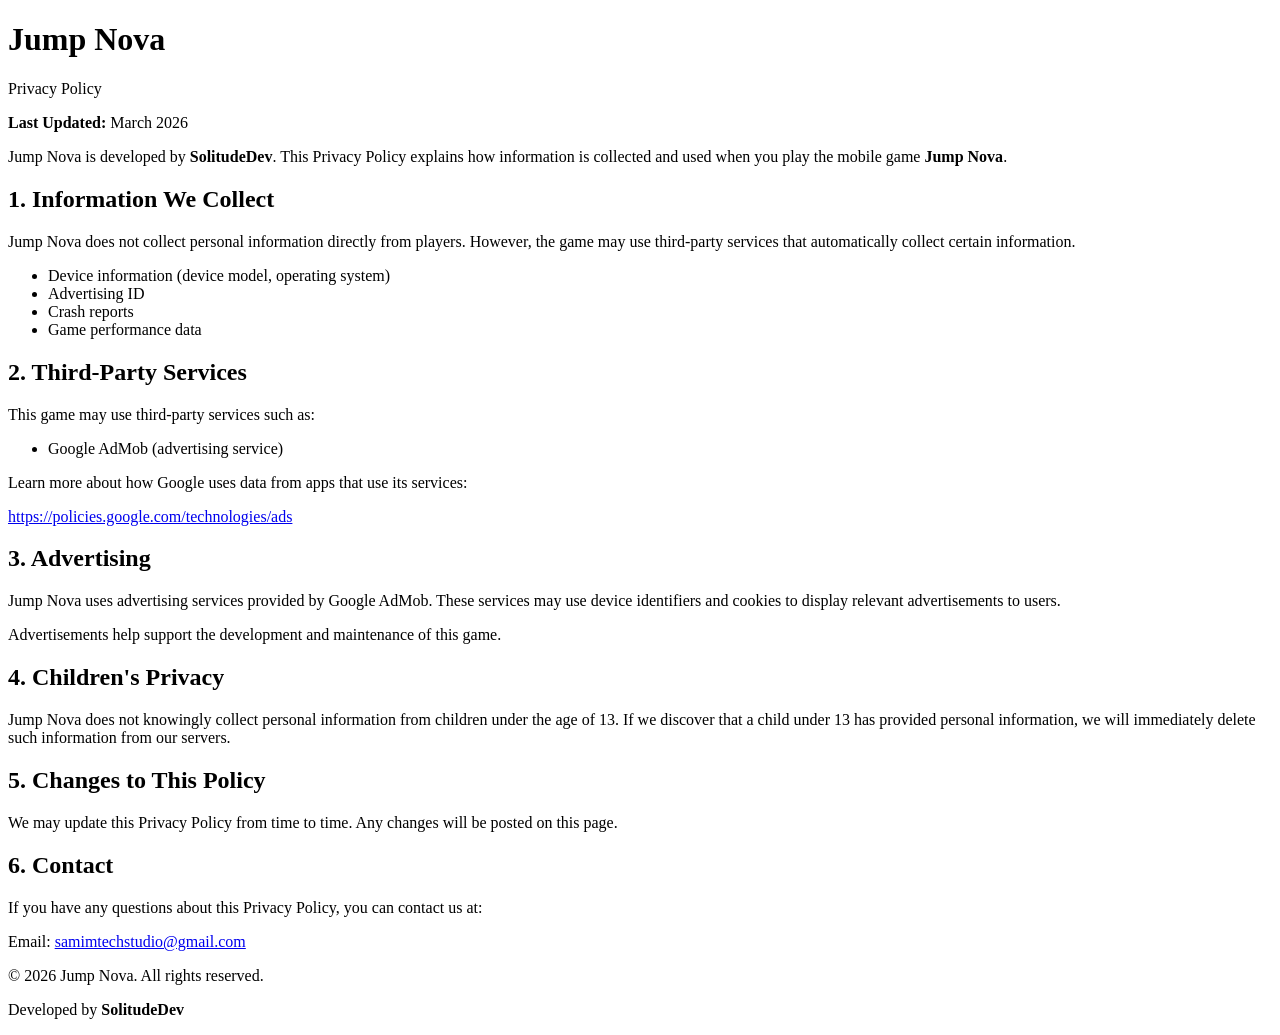
==== privacy-policy.html @ 21cc7d29 "Add files via upload" ====
<!DOCTYPE html>
<html lang="en">

<head>
<meta charset="UTF-8">
<meta name="viewport" content="width=device-width, initial-scale=1.0">

<title>Privacy Policy - Jump Nova</title>

<link rel="stylesheet" href="style.css">

</head>

<body>

<header>
<h1>Jump Nova</h1>
<p>Privacy Policy</p>
</header>

<main class="container">

<p class="date"><strong>Last Updated:</strong> March 2026</p>

<p>
Jump Nova is developed by <strong>SolitudeDev</strong>. 
This Privacy Policy explains how information is collected and used when you play the mobile game <strong>Jump Nova</strong>.
</p>

<h2>1. Information We Collect</h2>

<p>
Jump Nova does not collect personal information directly from players. However, the game may use third-party services that automatically collect certain information.
</p>

<ul>
<li>Device information (device model, operating system)</li>
<li>Advertising ID</li>
<li>Crash reports</li>
<li>Game performance data</li>
</ul>

<h2>2. Third-Party Services</h2>

<p>This game may use third-party services such as:</p>

<ul>
<li>Google AdMob (advertising service)</li>
</ul>

<p>
Learn more about how Google uses data from apps that use its services:
</p>

<a href="https://policies.google.com/technologies/ads" target="_blank">
https://policies.google.com/technologies/ads
</a>

<h2>3. Advertising</h2>

<p>
Jump Nova uses advertising services provided by Google AdMob. These services may use device identifiers and cookies to display relevant advertisements to users.
</p>

<p>
Advertisements help support the development and maintenance of this game.
</p>

<h2>4. Children's Privacy</h2>

<p>
Jump Nova does not knowingly collect personal information from children under the age of 13. If we discover that a child under 13 has provided personal information, we will immediately delete such information from our servers.
</p>

<h2>5. Changes to This Policy</h2>

<p>
We may update this Privacy Policy from time to time. Any changes will be posted on this page.
</p>

<h2>6. Contact</h2>

<p>
If you have any questions about this Privacy Policy, you can contact us at:
</p>

<p><p>Email: <a href="mailto:samimtechstudio@gmail.com">samimtechstudio@gmail.com</a></p></p>


</main>

<footer>
<div class="footer-container">

<p>© 2026 Jump Nova. All rights reserved.</p>
<p>Developed by <strong>SolitudeDev</strong></p>

</div>
</footer>

</body>
</html>
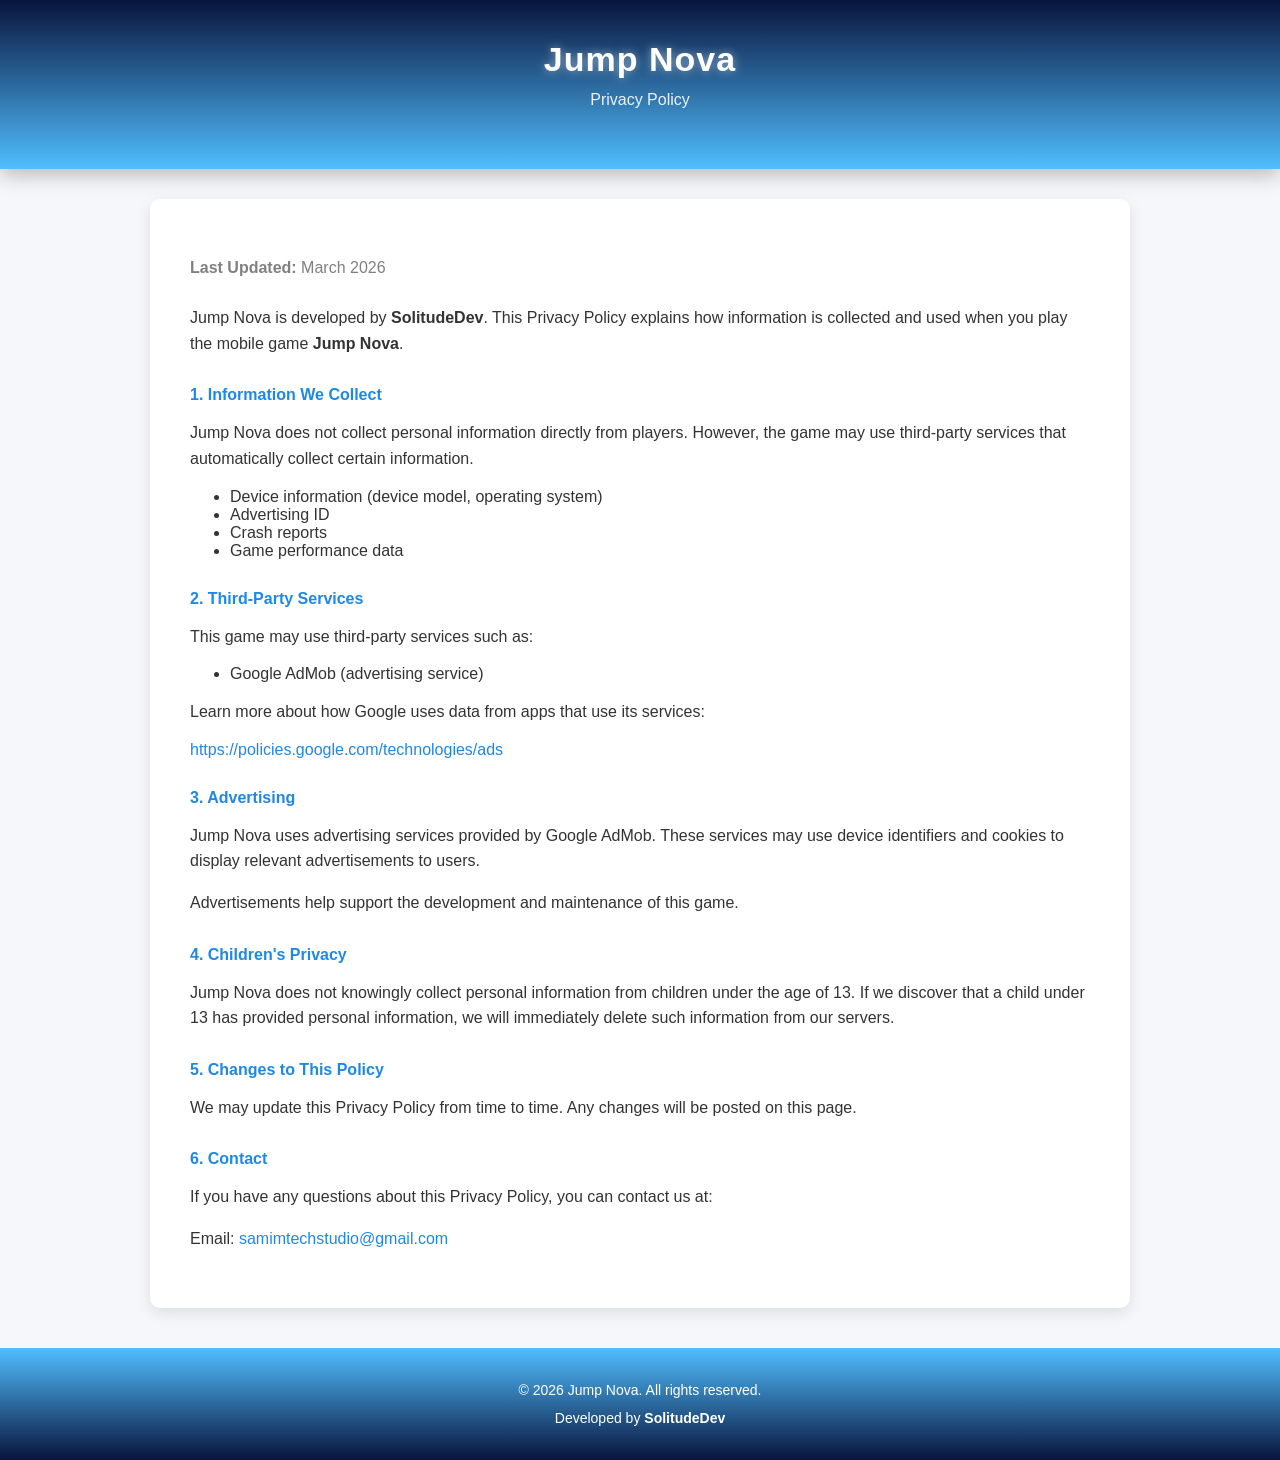
==== commit 5d8e0eb4: "Update privacy-policy.html" ====
--- a/privacy-policy.html
+++ b/privacy-policy.html
@@ -7,7 +7,7 @@
 
 <title>Privacy Policy - Jump Nova</title>
 
-<link rel="stylesheet" href="style.css">
+<link rel="stylesheet" href="Style.css">
 
 </head>
 
@@ -99,4 +99,4 @@
 </footer>
 
 </body>
-</html>+</html>
--- a/Style.css
+++ b/Style.css
@@ -0,0 +1,106 @@
+body{
+font-family: Arial, Helvetica, sans-serif;
+margin:0;
+background:#f5f7fb;
+color:#333;
+}
+
+/* Header */
+
+header{
+background: linear-gradient(to bottom, #08143CFF, #50BEFFFF);
+color:white;
+text-align:center;
+padding:40px 20px;
+box-shadow:0 6px 20px rgba(0,0,0,0.25);
+}
+
+header h1{
+margin:0;
+font-size:34px;
+letter-spacing:1px;
+text-shadow:0 0 10px rgba(255,255,255,0.5);
+}
+
+header p{
+margin-top:8px;
+font-size:16px;
+opacity:0.9;
+}
+
+/* Container */
+
+.container{
+max-width:900px;
+margin:auto;
+background:white;
+padding:40px;
+margin-top:30px;
+margin-bottom:30px;
+border-radius:10px;
+box-shadow:0 5px 15px rgba(0,0,0,0.1);
+}
+
+/* Text */
+
+h2{
+margin-top:30px;
+color:#1e88e5;
+font-size:16px;
+}
+
+p{
+line-height:1.6;
+}
+
+.date{
+color:gray;
+margin-bottom:25px;
+}
+
+/* Links */
+
+a{
+color:#1e88e5;
+text-decoration:none;
+}
+
+a:hover{
+text-decoration:underline;
+}
+
+/* Footer */
+
+footer{
+background: linear-gradient(to top, #08143CFF, #50BEFFFF);
+color:white;
+padding:25px 15px;
+margin-top:40px;
+}
+
+.footer-container{
+max-width:900px;
+margin:auto;
+text-align:center;
+}
+
+.footer-brand{
+font-weight:bold;
+font-size:16px;
+margin-bottom:8px;
+}
+
+footer p{
+margin:6px 0;
+font-size:14px;
+}
+
+footer a{
+color:white;
+text-decoration:none;
+border-bottom:1px solid rgba(255,255,255,0.5);
+}
+
+footer a:hover{
+opacity:0.8;
+}
